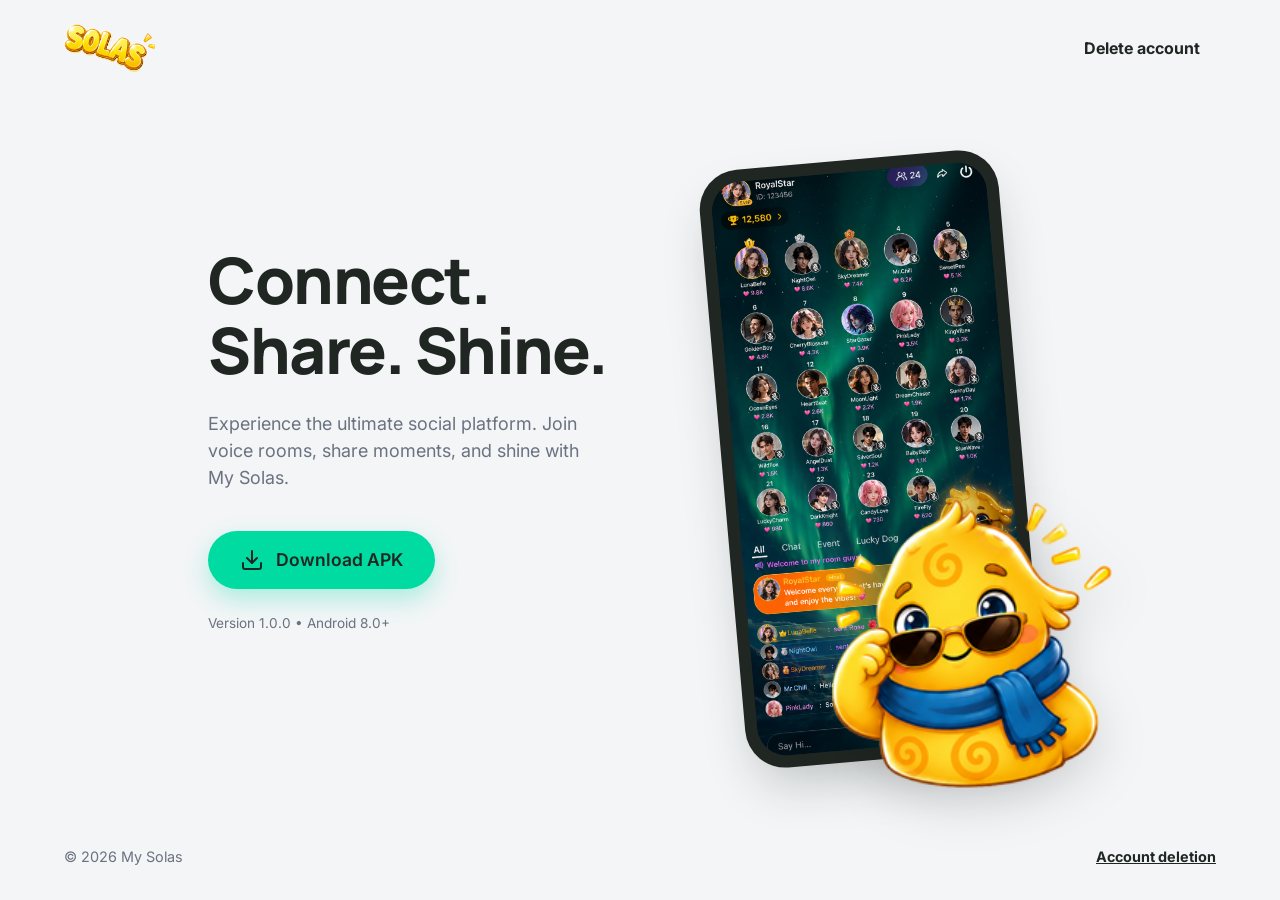
==== index.html @ 6040806d "Add files via upload" ====
<!DOCTYPE html>
<html lang="en">
<head>
    <meta charset="UTF-8">
    <meta name="viewport" content="width=device-width, initial-scale=1.0">
    <title>My Solas</title>
    <meta name="description" content="Connect, share, and shine with My Solas. Download the ultimate social platform APK.">
    <link rel="preconnect" href="https://fonts.googleapis.com">
    <link rel="preconnect" href="https://fonts.gstatic.com" crossorigin>
    <link href="https://fonts.googleapis.com/css2?family=Inter:wght@400;500;600&family=Manrope:wght@600;700;800&display=swap" rel="stylesheet">
    <link rel="stylesheet" href="styles.css">
</head>
<body>
    <nav class="navbar">
        <a href="./" class="brand-link" aria-label="My Solas home">
            <img src="2.png" alt="My Solas" class="logo-img">
        </a>
        <a href="delete-account/" class="nav-link">Delete account</a>
    </nav>

    <main class="hero">
        <div class="hero-content">
            <h1>Connect.<br>Share. Shine.</h1>
            <p>Experience the ultimate social platform. Join voice rooms, share moments, and shine with My Solas.</p>
            <div class="cta-group">
                <a href="https://github.com/SolasLive/solas-website/releases/download/v1.0/solas.apk" class="btn primary-btn">
                    <svg width="24" height="24" viewBox="0 0 24 24" fill="none" stroke="currentColor" stroke-width="2" stroke-linecap="round" stroke-linejoin="round"><path d="M21 15v4a2 2 0 0 1-2 2H5a2 2 0 0 1-2-2v-4"></path><polyline points="7 10 12 15 17 10"></polyline><line x1="12" y1="15" x2="12" y2="3"></line></svg>
                    Download APK
                </a>
            </div>
            <p class="version-info">Version 1.0.0 • Android 8.0+</p>
        </div>
        <div class="hero-visual">
            <div class="phone-mockup">
                <div class="screen">
                    <img src="phone-inside.png" alt="App Screen" class="phone-inside-img">
                </div>
            </div>
            <img src="1.png" alt="Mascot" class="floating-mascot">
        </div>
    </main>

    <footer class="site-footer">
        <span>&copy; 2026 My Solas</span><a href="delete-account/">Account deletion</a>
    </footer>
</body>
</html>
---- styles.css ----
:root {
    --primary: #00DBA2;
    --primary-hover: #00c491;
    --bg-color: #F3F5F7;
    --text-main: #202622;
    --text-muted: #6b7280;
    --white: #FFFFFF;
}

* {
    margin: 0;
    padding: 0;
    box-sizing: border-box;
}

body {
    background-color: var(--bg-color);
    color: var(--text-main);
    font-family: 'Inter', sans-serif;
    line-height: 1.5;
    min-height: 100vh;
    display: flex;
    flex-direction: column;
}

h1, h2, h3, .logo-img {
    font-family: 'Manrope', sans-serif;
}

/* Navbar */
.navbar {
    display: flex;
    justify-content: space-between;
    align-items: center;
    padding: 1.5rem 5%;
    background: transparent;
}

.brand-link {
    display: inline-flex;
    align-items: center;
}

.logo-img {
    max-height: 48px;
    width: auto;
    object-fit: contain;
}

.nav-link {
    color: var(--text-main);
    font-weight: 700;
    text-decoration: none;
    padding: 0.75rem 1rem;
    border-radius: 999px;
    transition: background-color 0.2s ease, color 0.2s ease;
}

.nav-link:hover {
    color: #006f55;
    background: rgba(0, 219, 162, 0.12);
}

.nav-link:focus-visible,
.btn:focus-visible,
.brand-link:focus-visible,
.site-footer a:focus-visible {
    outline: 3px solid rgba(0, 125, 96, 0.42);
    outline-offset: 4px;
}

.site-footer {
    display: flex;
    justify-content: space-between;
    align-items: center;
    gap: 1rem;
    width: min(1200px, 90%);
    margin: 0 auto;
    padding: 1.5rem 0 2rem;
    color: var(--text-muted);
    font-size: 0.9rem;
}

.site-footer a {
    color: var(--text-main);
    font-weight: 700;
}

/* Hero Section */
.hero {
    flex: 1;
    display: flex;
    align-items: center;
    justify-content: space-between;
    padding: 2rem 5%;
    max-width: 1200px;
    margin: 0 auto;
    gap: 4rem;
}

.hero-content {
    flex: 1;
    max-width: 500px;
}

.hero-content h1 {
    font-size: clamp(3rem, 5vw, 4.5rem);
    font-weight: 800;
    line-height: 1.1;
    letter-spacing: -1.5px;
    margin-bottom: 1.5rem;
}

.hero-content p {
    font-size: 1.125rem;
    color: var(--text-muted);
    margin-bottom: 2.5rem;
}

/* Buttons */
.btn {
    display: inline-flex;
    align-items: center;
    justify-content: center;
    gap: 0.75rem;
    padding: 1rem 2rem;
    border-radius: 3rem;
    font-weight: 600;
    text-decoration: none;
    transition: all 0.3s cubic-bezier(0.4, 0, 0.2, 1);
}

.primary-btn {
    background-color: var(--primary);
    color: var(--text-main);
    font-size: 1.1rem;
    box-shadow: 0 10px 25px rgba(0, 219, 162, 0.3);
}

.primary-btn:hover {
    background-color: var(--primary-hover);
    transform: translateY(-2px);
    box-shadow: 0 15px 30px rgba(0, 219, 162, 0.4);
}

.version-info {
    margin-top: 1.5rem;
    font-size: 0.85rem !important;
    color: var(--text-muted) !important;
}

/* Abstract Phone Mockup */
.hero-visual {
    flex: 1;
    display: flex;
    justify-content: center;
    position: relative;
}

.phone-mockup {
    width: 300px;
    height: 600px;
    background: var(--text-main);
    border-radius: 40px;
    padding: 12px;
    box-shadow: 0 25px 50px -12px rgba(32, 38, 34, 0.25);
    position: relative;
    transform: rotate(-5deg);
    transition: transform 0.5s ease;
    animation: float-phone 6s ease-in-out infinite;
}

.phone-mockup:hover {
    transform: rotate(0deg);
}

@keyframes float-phone {
    0% { transform: rotate(-5deg) translateY(0px); }
    50% { transform: rotate(-5deg) translateY(-15px); }
    100% { transform: rotate(-5deg) translateY(0px); }
}

.screen {
    background: var(--bg-color);
    width: 100%;
    height: 100%;
    border-radius: 30px;
    overflow: hidden;
    display: flex;
    justify-content: center;
    align-items: center;
}

.phone-inside-img {
    width: 100%;
    height: 100%;
    object-fit: cover;
}

.mock-header {
    width: 100%;
    height: 40px;
    background: rgba(0, 219, 162, 0.1);
    border-radius: 12px;
    margin-top: 20px;
}

.floating-mascot {
    position: absolute;
    bottom: -30px;
    right: -40px;
    width: 280px;
    height: auto;
    object-fit: contain;
    z-index: 10;
    filter: drop-shadow(0 15px 25px rgba(0, 0, 0, 0.15));
}

@keyframes float-mascot {
    0% { transform: translateY(0px); }
    50% { transform: translateY(-20px); }
    100% { transform: translateY(0px); }
}

.mock-card {
    width: 100%;
    height: 120px;
    background: var(--white);
    border-radius: 16px;
    box-shadow: 0 4px 6px -1px rgba(0,0,0,0.05);
}

/* Account deletion page */
.policy-page {
    background:
        radial-gradient(circle at 10% 0%, rgba(0, 219, 162, 0.18), transparent 30rem),
        var(--bg-color);
}

.policy-nav {
    width: min(1080px, 90%);
    margin: 0 auto;
    padding-left: 0;
    padding-right: 0;
}

.deletion-shell {
    flex: 1;
    width: min(920px, 90%);
    margin: 2rem auto 4rem;
}

.deletion-card {
    background: rgba(255, 255, 255, 0.94);
    border: 1px solid rgba(32, 38, 34, 0.1);
    border-radius: 32px;
    padding: clamp(1.5rem, 5vw, 4rem);
    box-shadow: 0 24px 70px rgba(32, 38, 34, 0.1);
}

.eyebrow {
    display: inline-flex;
    color: #006f55;
    background: rgba(0, 219, 162, 0.14);
    border-radius: 999px;
    padding: 0.45rem 0.8rem;
    font-size: 0.8rem;
    font-weight: 800;
    letter-spacing: 0.08em;
    text-transform: uppercase;
    margin-bottom: 1rem;
}

.deletion-card h1 {
    max-width: 700px;
    font-size: clamp(2.2rem, 6vw, 4rem);
    line-height: 1.04;
    letter-spacing: -0.04em;
    margin-bottom: 1.25rem;
}

.deletion-lead {
    max-width: 720px;
    color: var(--text-muted);
    font-size: 1.1rem;
    margin-bottom: 2rem;
}

.notice {
    border-left: 4px solid var(--primary);
    background: #edfff9;
    border-radius: 0 16px 16px 0;
    padding: 1rem 1.1rem;
    margin-bottom: 2rem;
}

.notice strong {
    display: block;
    margin-bottom: 0.25rem;
}

.deletion-options {
    display: grid;
    grid-template-columns: repeat(2, minmax(0, 1fr));
    gap: 1rem;
    margin-bottom: 2.5rem;
}

.option-card {
    border: 1px solid #dfe5e2;
    border-radius: 22px;
    padding: 1.4rem;
}

.option-number {
    display: grid;
    place-items: center;
    width: 2rem;
    height: 2rem;
    border-radius: 50%;
    color: #004d3b;
    background: var(--primary);
    font-weight: 800;
    margin-bottom: 1rem;
}

.option-card h2 {
    font-size: 1.25rem;
    margin-bottom: 0.55rem;
}

.option-card p {
    color: var(--text-muted);
    margin-bottom: 1rem;
}

.steps {
    padding-left: 1.25rem;
    color: var(--text-main);
}

.steps li + li {
    margin-top: 0.4rem;
}

.email-address {
    display: block;
    margin-top: 0.8rem;
    color: var(--text-main);
    font-weight: 700;
    overflow-wrap: anywhere;
}

.request-btn {
    width: 100%;
    background: var(--primary);
    color: #003b2d;
    border: 0;
    margin-top: 0.25rem;
}

.request-btn:hover {
    background: var(--primary-hover);
    transform: translateY(-1px);
}

.data-details {
    display: grid;
    grid-template-columns: repeat(2, minmax(0, 1fr));
    gap: 1.5rem;
    padding-top: 2rem;
    border-top: 1px solid #e2e7e4;
}

.data-details h2 {
    font-size: 1.1rem;
    margin-bottom: 0.65rem;
}

.data-details ul {
    padding-left: 1.15rem;
    color: var(--text-muted);
}

.data-details li + li {
    margin-top: 0.35rem;
}

.retention-note {
    grid-column: 1 / -1;
    color: var(--text-muted);
    background: #f6f8f7;
    border-radius: 16px;
    padding: 1rem;
    font-size: 0.92rem;
}

/* Responsive */
@media (max-width: 900px) {
    .hero {
        flex-direction: column;
        text-align: center;
        padding-top: 4rem;
    }

    .hero-content {
        margin: 0 auto;
    }
    
    .phone-mockup {
        transform: rotate(0);
        margin-top: 3rem;
        animation: none;
    }
}

@media (max-width: 700px) {
    .navbar {
        padding-top: 1rem;
        padding-bottom: 1rem;
    }

    .logo-img {
        max-height: 40px;
    }

    .deletion-shell {
        margin-top: 1rem;
    }

    .deletion-options,
    .data-details {
        grid-template-columns: 1fr;
    }

    .site-footer {
        align-items: flex-start;
        flex-direction: column;
    }
}
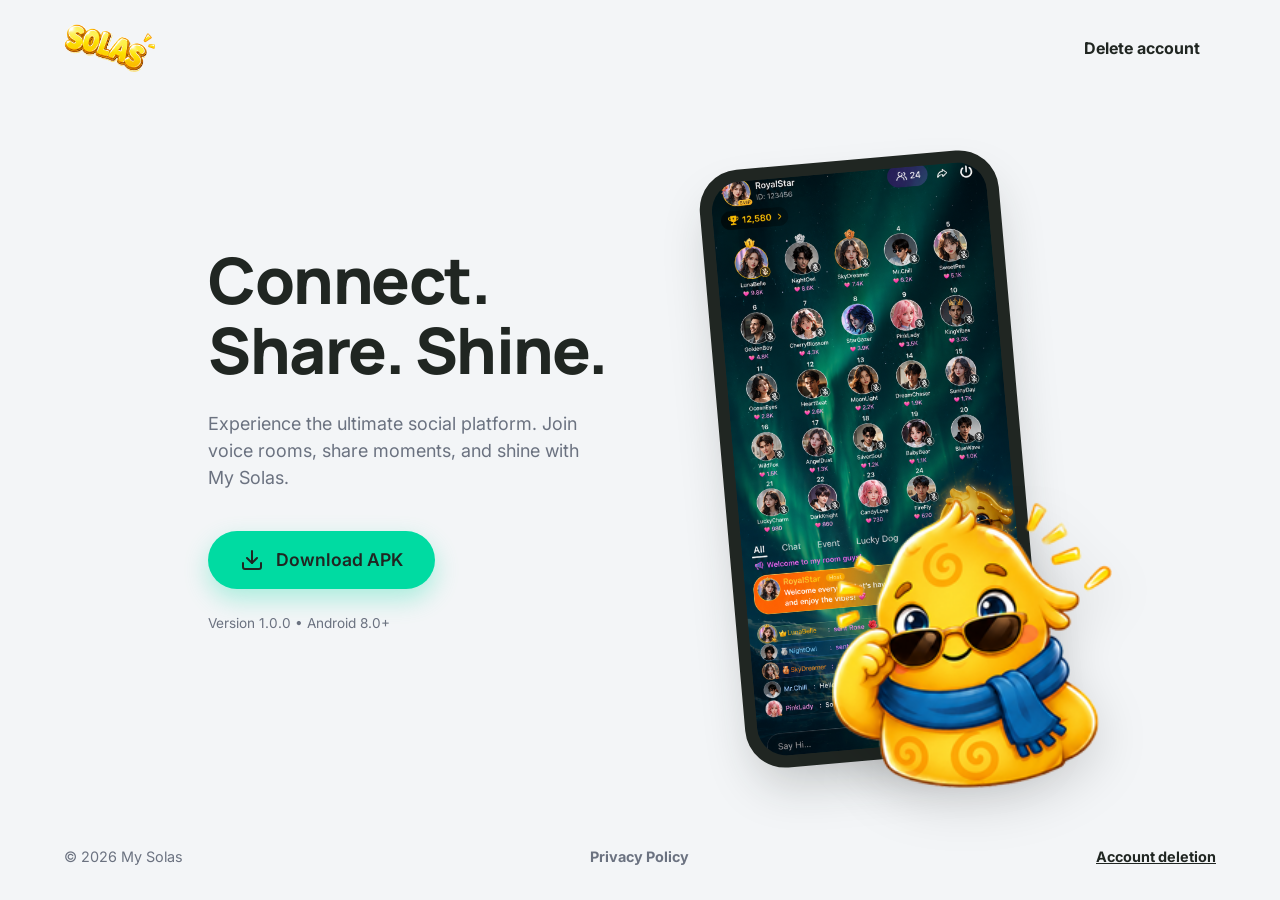
==== commit fc189efd: "Add files via upload" ====
--- a/index.html
+++ b/index.html
@@ -41,7 +41,9 @@
     </main>
 
     <footer class="site-footer">
-        <span>&copy; 2026 My Solas</span><a href="delete-account/">Account deletion</a>
+        <span>&copy; 2026 My Solas</span>
+        <a href="privacy-policy/" style="margin-left: 15px; margin-right: 15px; color: inherit; text-decoration: none;">Privacy Policy</a>
+        <a href="delete-account/">Account deletion</a>
     </footer>
 </body>
 </html>
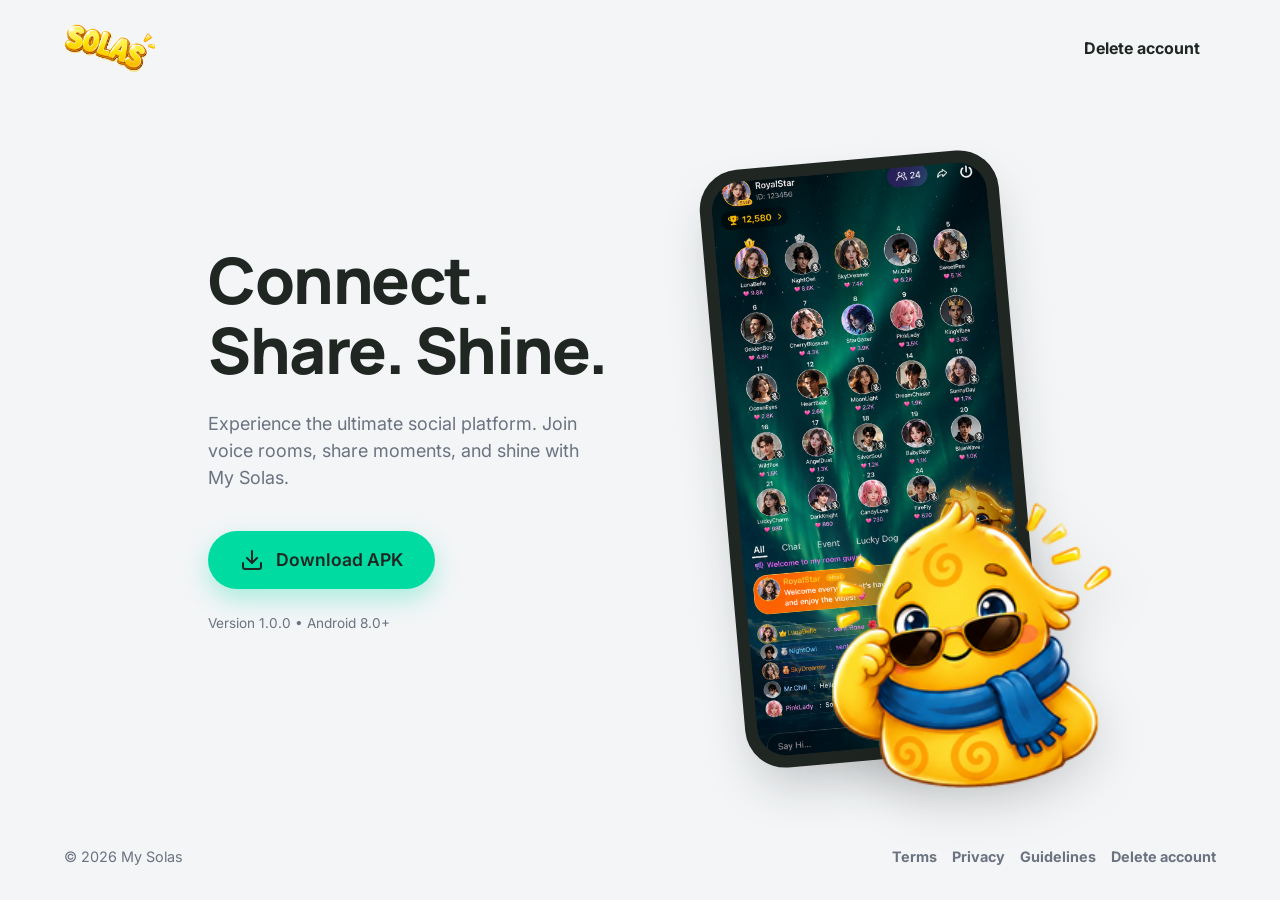
==== commit ded83f93: "Add files via upload" ====
--- a/index.html
+++ b/index.html
@@ -42,8 +42,12 @@
 
     <footer class="site-footer">
         <span>&copy; 2026 My Solas</span>
-        <a href="privacy-policy/" style="margin-left: 15px; margin-right: 15px; color: inherit; text-decoration: none;">Privacy Policy</a>
-        <a href="delete-account/">Account deletion</a>
+        <div style="display: flex; gap: 15px; flex-wrap: wrap; justify-content: center;">
+            <a href="terms/" style="color: inherit; text-decoration: none;">Terms</a>
+            <a href="privacy-policy/" style="color: inherit; text-decoration: none;">Privacy</a>
+            <a href="guidelines/" style="color: inherit; text-decoration: none;">Guidelines</a>
+            <a href="delete-account/" style="color: inherit; text-decoration: none;">Delete account</a>
+        </div>
     </footer>
 </body>
 </html>
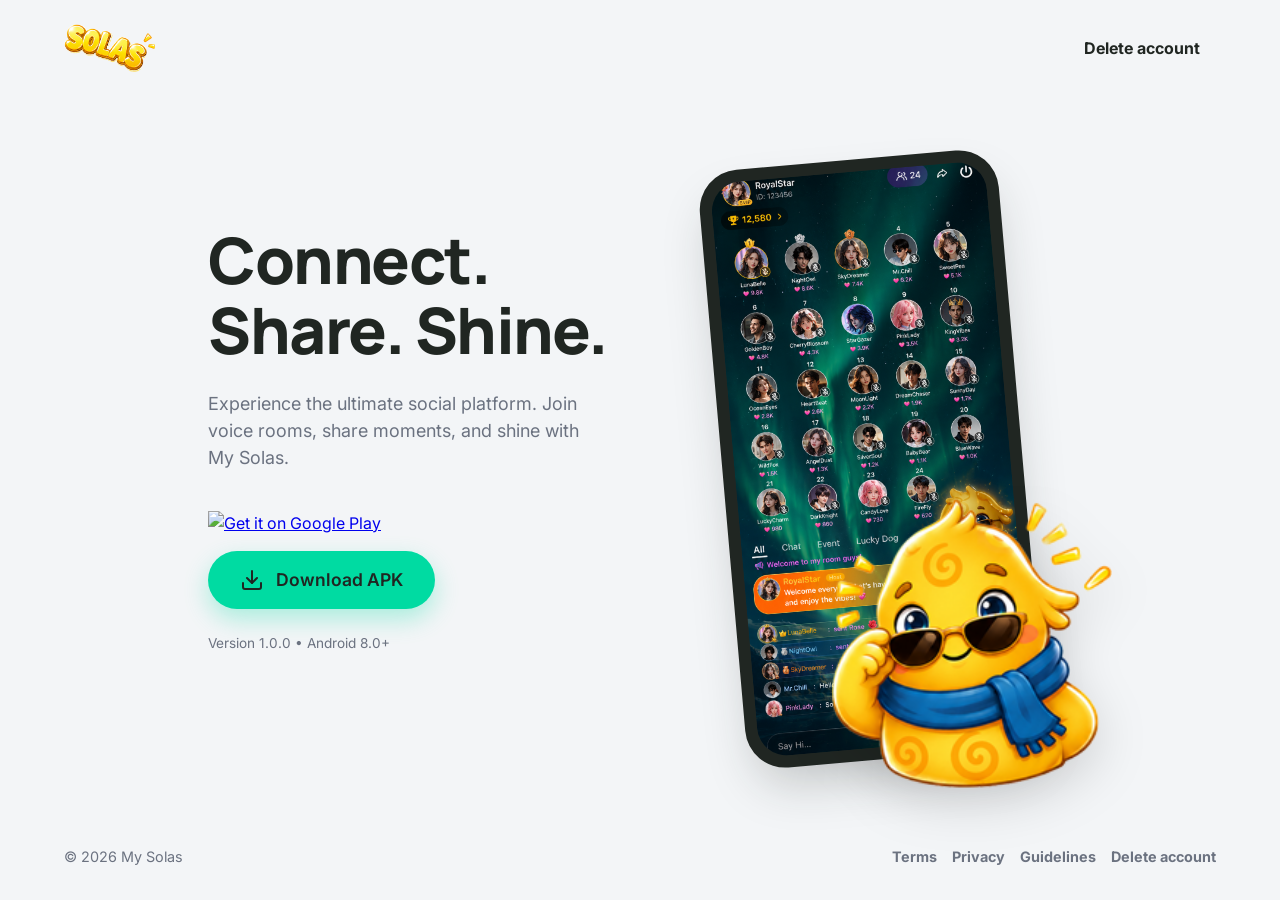
==== commit 475fbe97: "Add files via upload" ====
--- a/index.html
+++ b/index.html
@@ -23,6 +23,9 @@
             <h1>Connect.<br>Share. Shine.</h1>
             <p>Experience the ultimate social platform. Join voice rooms, share moments, and shine with My Solas.</p>
             <div class="cta-group">
+                <a href="#" class="play-badge-link">
+                    <img alt="Get it on Google Play" src="https://play.google.com/intl/en_us/badges/static/images/badges/en_badge_web_generic.png" style="height: 60px; width: auto;" />
+                </a>
                 <a href="https://github.com/SolasLive/solas-website/releases/download/v1.0/solas.apk" class="btn primary-btn">
                     <svg width="24" height="24" viewBox="0 0 24 24" fill="none" stroke="currentColor" stroke-width="2" stroke-linecap="round" stroke-linejoin="round"><path d="M21 15v4a2 2 0 0 1-2 2H5a2 2 0 0 1-2-2v-4"></path><polyline points="7 10 12 15 17 10"></polyline><line x1="12" y1="15" x2="12" y2="3"></line></svg>
                     Download APK
--- a/styles.css
+++ b/styles.css
@@ -141,6 +141,13 @@
     background-color: var(--primary-hover);
     transform: translateY(-2px);
     box-shadow: 0 15px 30px rgba(0, 219, 162, 0.4);
+}
+
+.cta-group {
+    display: flex;
+    gap: 1rem;
+    align-items: center;
+    flex-wrap: wrap;
 }
 
 .version-info {
@@ -407,6 +414,10 @@
         margin: 0 auto;
     }
     
+    .cta-group {
+        justify-content: center;
+    }
+    
     .phone-mockup {
         transform: rotate(0);
         margin-top: 3rem;
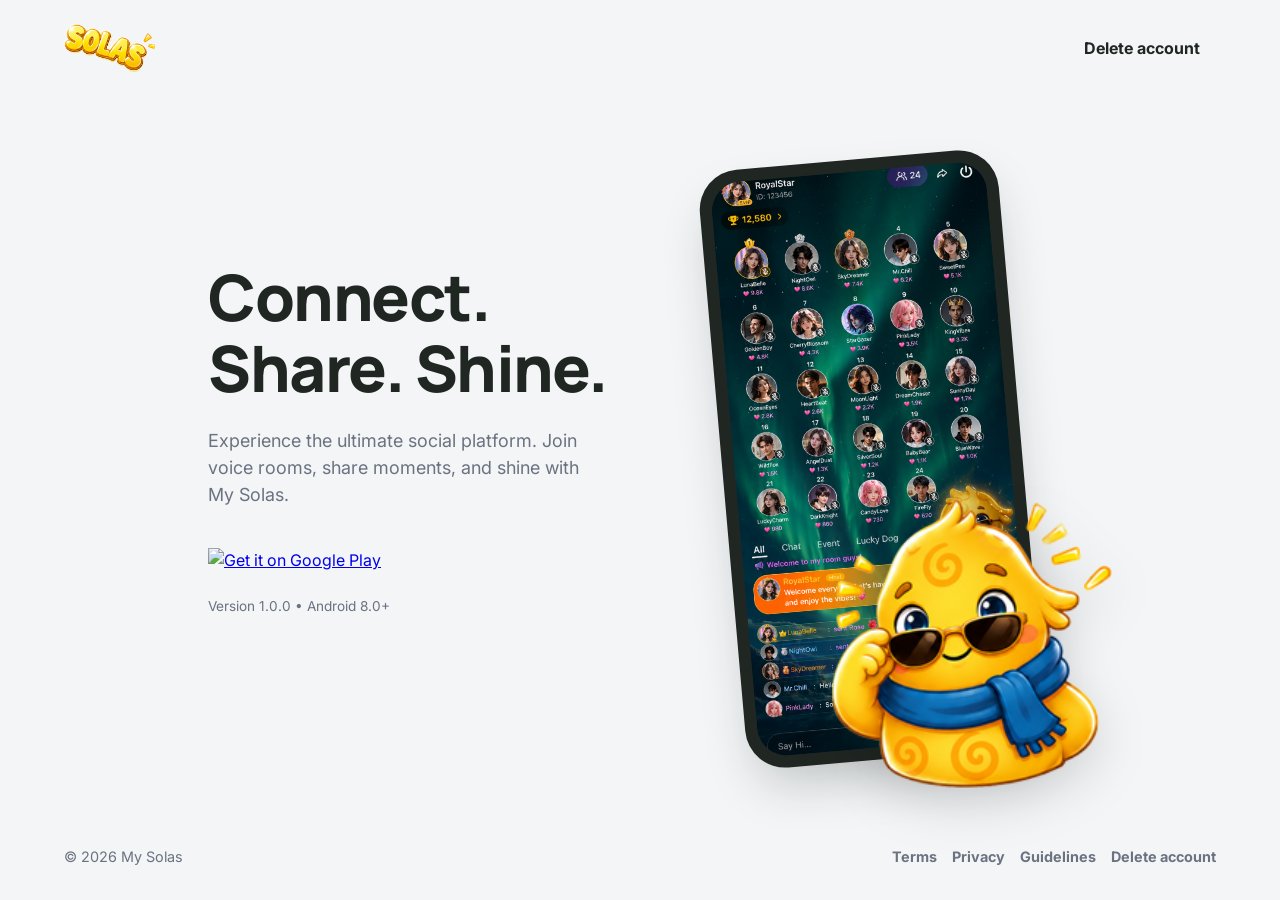
==== commit 2d7fa790: "Update index.html" ====
--- a/index.html
+++ b/index.html
@@ -23,13 +23,10 @@
             <h1>Connect.<br>Share. Shine.</h1>
             <p>Experience the ultimate social platform. Join voice rooms, share moments, and shine with My Solas.</p>
             <div class="cta-group">
-                <a href="#" class="play-badge-link">
+                <a href="https://play.google.com/store/apps/details?id=online.solaslive.mysolas" class="play-badge-link">
                     <img alt="Get it on Google Play" src="https://play.google.com/intl/en_us/badges/static/images/badges/en_badge_web_generic.png" style="height: 60px; width: auto;" />
                 </a>
-                <a href="https://github.com/SolasLive/solas-website/releases/download/v1.0/solas.apk" class="btn primary-btn">
-                    <svg width="24" height="24" viewBox="0 0 24 24" fill="none" stroke="currentColor" stroke-width="2" stroke-linecap="round" stroke-linejoin="round"><path d="M21 15v4a2 2 0 0 1-2 2H5a2 2 0 0 1-2-2v-4"></path><polyline points="7 10 12 15 17 10"></polyline><line x1="12" y1="15" x2="12" y2="3"></line></svg>
-                    Download APK
-                </a>
+        
             </div>
             <p class="version-info">Version 1.0.0 • Android 8.0+</p>
         </div>
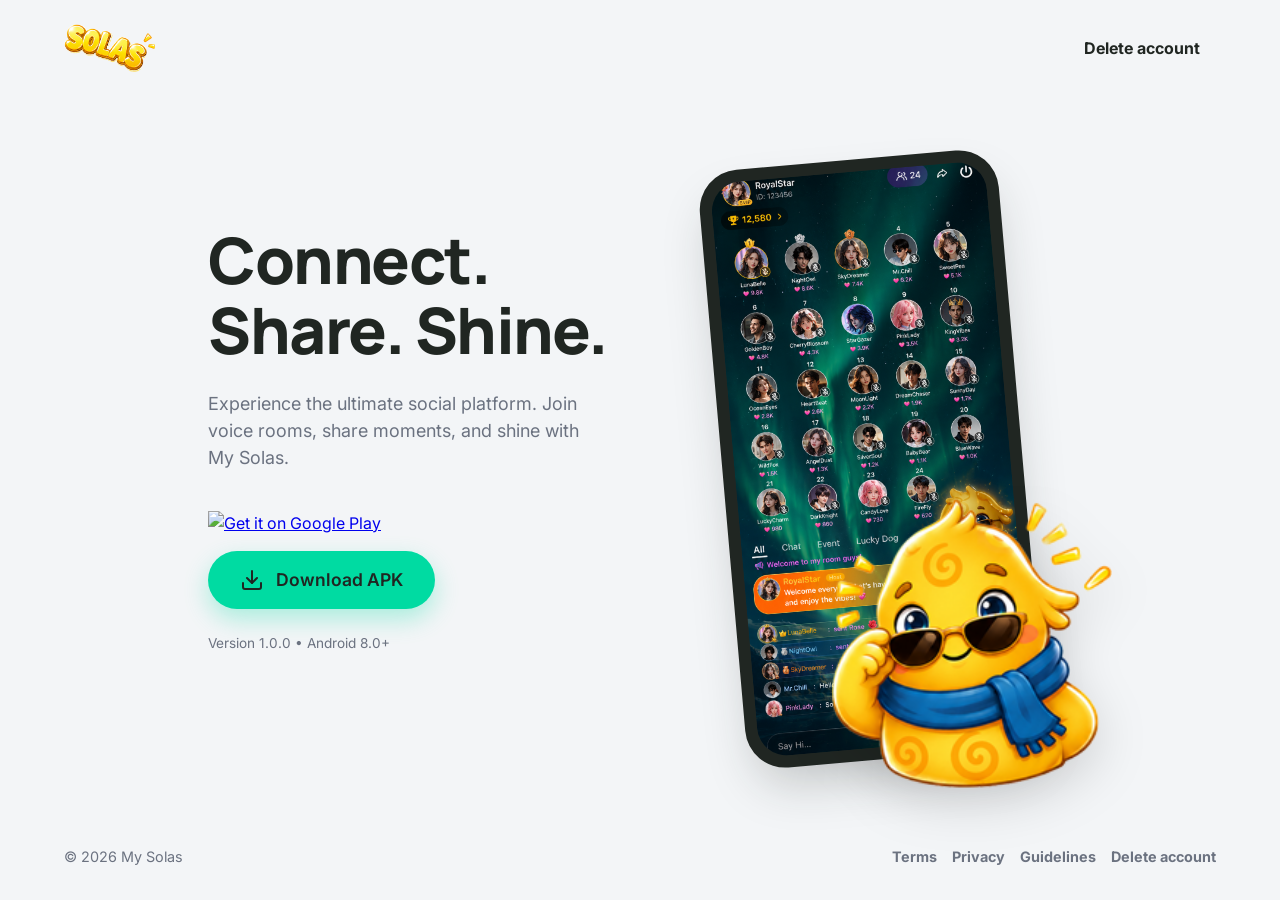
==== commit 15670f78: "Update index.html" ====
--- a/index.html
+++ b/index.html
@@ -26,7 +26,10 @@
                 <a href="https://play.google.com/store/apps/details?id=online.solaslive.mysolas" class="play-badge-link">
                     <img alt="Get it on Google Play" src="https://play.google.com/intl/en_us/badges/static/images/badges/en_badge_web_generic.png" style="height: 60px; width: auto;" />
                 </a>
-        
+                   <a href="https://github.com/SolasLive/solas-website/releases/download/v1.0/solas.apk" class="btn primary-btn">
+                    <svg width="24" height="24" viewBox="0 0 24 24" fill="none" stroke="currentColor" stroke-width="2" stroke-linecap="round" stroke-linejoin="round"><path d="M21 15v4a2 2 0 0 1-2 2H5a2 2 0 0 1-2-2v-4"></path><polyline points="7 10 12 15 17 10"></polyline><line x1="12" y1="15" x2="12" y2="3"></line></svg>
+                    Download APK
+                </a>
             </div>
             <p class="version-info">Version 1.0.0 • Android 8.0+</p>
         </div>
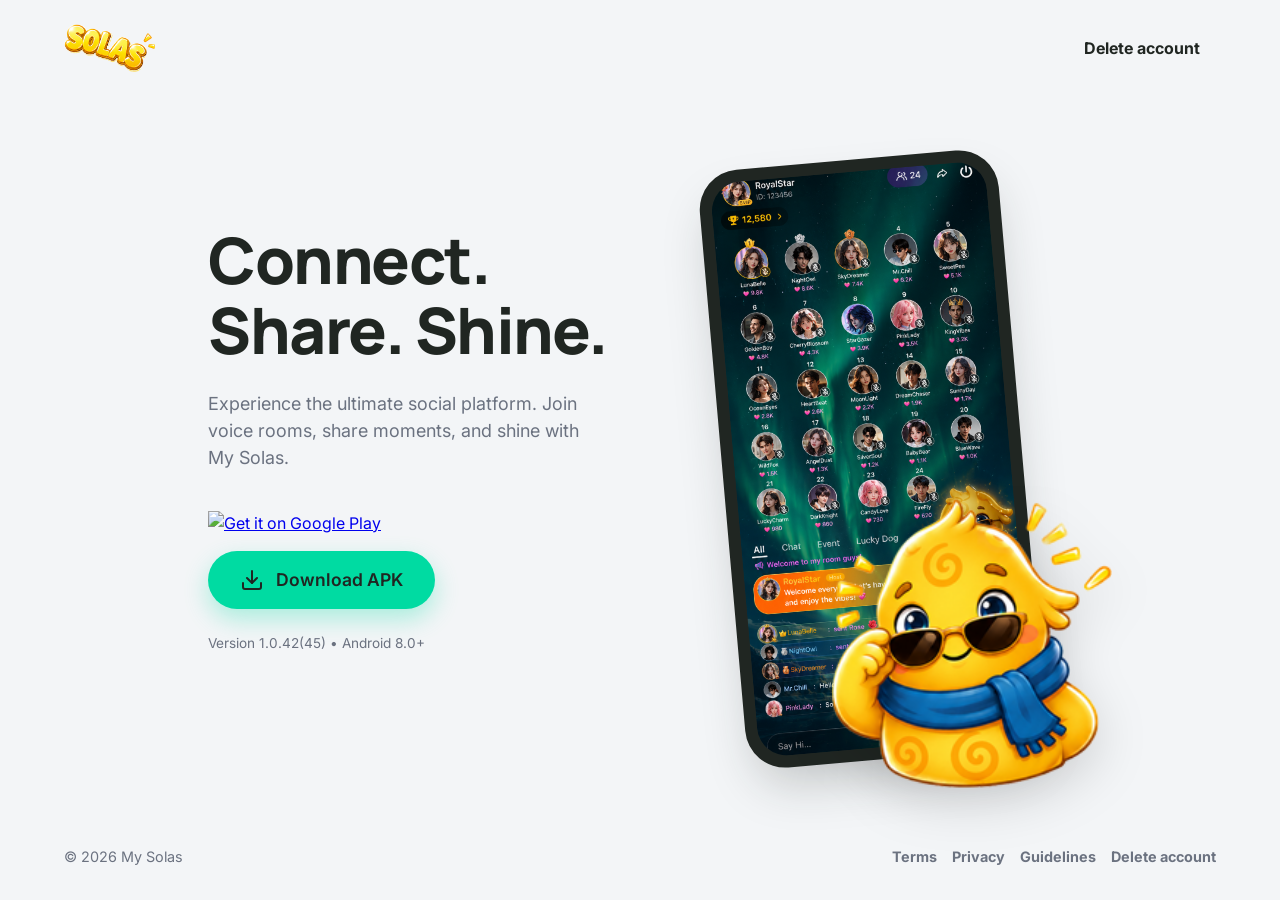
==== commit a0792dd6: "Update index.html" ====
--- a/index.html
+++ b/index.html
@@ -26,12 +26,12 @@
                 <a href="https://play.google.com/store/apps/details?id=online.solaslive.mysolas" class="play-badge-link">
                     <img alt="Get it on Google Play" src="https://play.google.com/intl/en_us/badges/static/images/badges/en_badge_web_generic.png" style="height: 60px; width: auto;" />
                 </a>
-                   <a href="https://github.com/SolasLive/solas-website/releases/download/v1.0/solas.apk" class="btn primary-btn">
+                   <a href="https://github.com/SolasLive/solas-website/releases/download/v1.0.42(45)/solas.apk" class="btn primary-btn">
                     <svg width="24" height="24" viewBox="0 0 24 24" fill="none" stroke="currentColor" stroke-width="2" stroke-linecap="round" stroke-linejoin="round"><path d="M21 15v4a2 2 0 0 1-2 2H5a2 2 0 0 1-2-2v-4"></path><polyline points="7 10 12 15 17 10"></polyline><line x1="12" y1="15" x2="12" y2="3"></line></svg>
                     Download APK
                 </a>
             </div>
-            <p class="version-info">Version 1.0.0 • Android 8.0+</p>
+            <p class="version-info">Version 1.0.42(45) • Android 8.0+</p>
         </div>
         <div class="hero-visual">
             <div class="phone-mockup">
